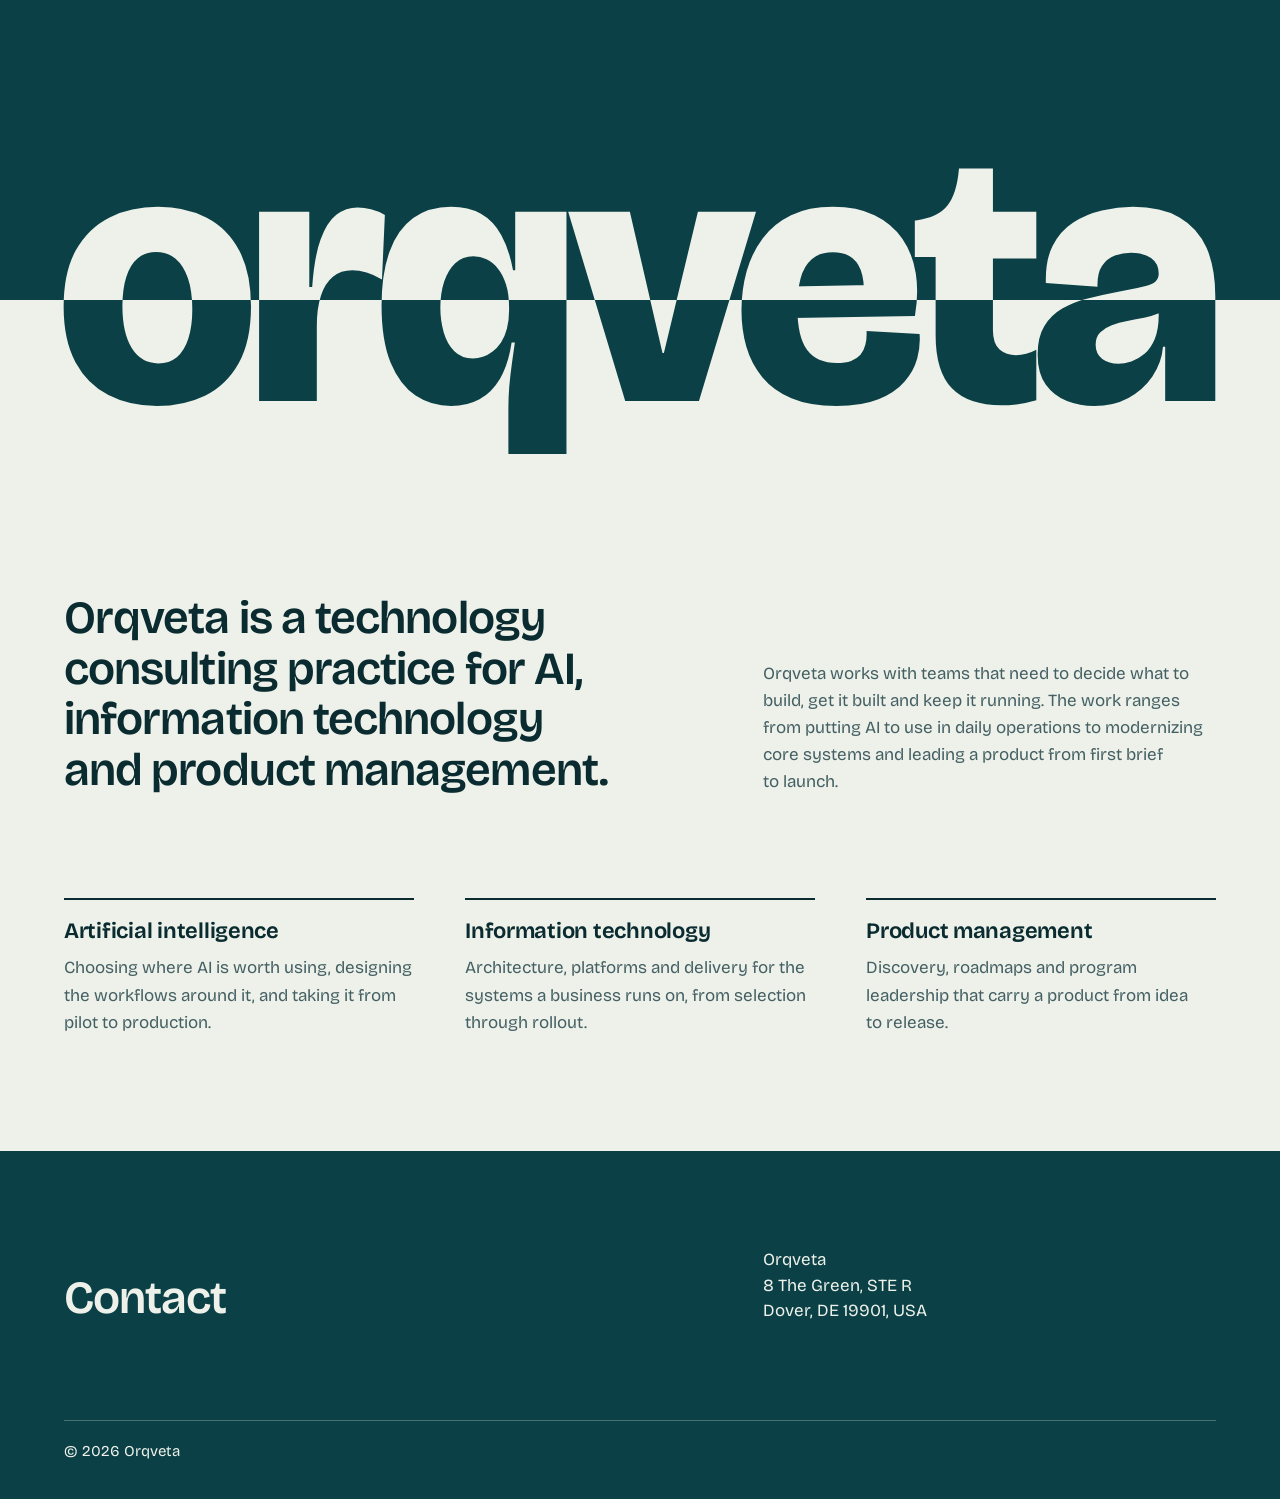
==== index.html @ 6e88a914 "Add the Orqveta landing page" ====
<!DOCTYPE html>
<html lang="en">
<head>
<meta charset="utf-8">
<meta name="viewport" content="width=device-width, initial-scale=1">
<title>Orqveta technology consulting</title>
<meta name="description" content="Orqveta is a technology consulting practice for AI, information technology and product management.">
<link rel="canonical" href="https://orqveta.com/">
<meta property="og:type" content="website">
<meta property="og:site_name" content="Orqveta">
<meta property="og:title" content="Orqveta technology consulting">
<meta property="og:description" content="A technology consulting practice for AI, information technology and product management.">
<meta property="og:url" content="https://orqveta.com/">
<meta name="theme-color" content="#0B4046">
<link rel="icon" href="data:image/svg+xml,%3Csvg xmlns='http://www.w3.org/2000/svg' viewBox='0 0 32 32'%3E%3Cdefs%3E%3CclipPath id='r'%3E%3Crect width='32' height='32' rx='7'/%3E%3C/clipPath%3E%3CclipPath id='t'%3E%3Crect width='32' height='17'/%3E%3C/clipPath%3E%3CclipPath id='b'%3E%3Crect y='17' width='32' height='15'/%3E%3C/clipPath%3E%3C/defs%3E%3Cg clip-path='url(%23r)'%3E%3Crect width='32' height='32' fill='%230B4046'/%3E%3Crect y='17' width='32' height='15' fill='%23EDF1E9'/%3E%3Ccircle cx='16' cy='16.5' r='7.6' fill='none' stroke='%23EDF1E9' stroke-width='4.6' clip-path='url(%23t)'/%3E%3Ccircle cx='16' cy='16.5' r='7.6' fill='none' stroke='%230B4046' stroke-width='4.6' clip-path='url(%23b)'/%3E%3C/g%3E%3C/svg%3E">
<style>
:root {
  /* Layout: a deep field sits over a pale one. The name straddles the line
     between them and swaps colors where it crosses. Everything below is
     left-aligned and quiet. One visual world, so one theme. */
  --deep: #0B4046;   /* peacock field */
  --pale: #EDF1E9;   /* celadon paper */
  --ink: #0A2B30;    /* text on pale */
  --soft: #456064;   /* secondary text on pale */
  --rule: #C3CEC5;   /* hairlines on pale */
  --brass: #DDAE44;  /* link and focus accent on the deep field */
  --face: "Bricolage Grotesque", "Avenir Next", "Segoe UI", system-ui, sans-serif;
  --gutter: clamp(1.25rem, 5vw, 4.5rem);
  --measure: 76rem;
  color-scheme: only light;
}

@font-face {
  font-family: "Bricolage Grotesque";
  src: url([data-uri]) format("woff2");
  font-weight: 200 800;
  font-style: normal;
  font-display: swap;
}

@property --rise {
  syntax: "<length>";
  inherits: true;
  initial-value: 0px;
}

*, *::before, *::after { box-sizing: border-box; }

html { -webkit-text-size-adjust: 100%; text-size-adjust: 100%; }

body {
  margin: 0;
  background: var(--pale);
  color: var(--ink);
  font-family: var(--face);
  font-size: 1.0625rem;
  line-height: 1.6;
  font-optical-sizing: auto;
  -webkit-font-smoothing: antialiased;
  text-rendering: optimizeLegibility;
}

h1, h2, h3, p { margin: 0; }

::selection { background: var(--brass); color: var(--ink); }

a { color: inherit; }
a:focus-visible {
  outline: 3px solid var(--brass);
  outline-offset: 4px;
  border-radius: 2px;
}

.wrap {
  width: 100%;
  max-width: calc(var(--measure) + 2 * var(--gutter));
  margin-inline: auto;
  padding-inline: var(--gutter);
}

.visually-hidden {
  position: absolute;
  width: 1px;
  height: 1px;
  margin: -1px;
  overflow: hidden;
  clip-path: inset(50%);
  white-space: nowrap;
}

/* The name ----------------------------------------------------------- */

.band {
  background: var(--deep);
  padding-top: clamp(3rem, 8.5vw, 6.5rem);
  overflow-x: clip;
}

.band-box { container-type: inline-size; }

.mark {
  position: relative;
  /* 31.1cqw makes the inked letters span the full content width. */
  font-size: 26vw;
  font-size: clamp(4rem, 31.1cqw, 24rem);
  /* The split runs through the middle of the x-height, along the centre of
     the e's crossbar, so every stroke stays visible on both fields. */
  --rise: 0.572em;
}

.mark::before {
  content: "";
  position: absolute;
  inset-block: 0;
  inset-inline: -100vw;
  background: var(--deep);
}

.wordmark {
  position: relative;
  font-size: 1em;
  font-weight: 800;
  line-height: 1;
  letter-spacing: -0.035em;
  margin-left: -0.023em;
  padding-bottom: 0.12em;
  text-transform: lowercase;
  white-space: nowrap;
  color: var(--pale);
}

@supports ((-webkit-background-clip: text) or (background-clip: text)) {
  .mark::before {
    background: linear-gradient(to top, var(--pale) 0, var(--pale) var(--rise), var(--deep) var(--rise), var(--deep) 100%);
  }
  .wordmark {
    background-image: linear-gradient(to top, var(--deep) 0, var(--deep) var(--rise), var(--pale) var(--rise), var(--pale) 100%);
    -webkit-background-clip: text;
    background-clip: text;
    -webkit-text-fill-color: transparent;
  }
  .mark { animation: tide 1.2s cubic-bezier(0.2, 0.8, 0.2, 1) 0.12s both; }
}

@keyframes tide {
  from { --rise: 0em; }
}

/* What Orqveta is ------------------------------------------------------ */

.intro {
  display: grid;
  grid-template-columns: minmax(0, 7fr) minmax(0, 5fr);
  gap: clamp(1.75rem, 5vw, 5rem);
  align-items: end;
  padding-block: clamp(2.75rem, 7vw, 5.5rem) clamp(3rem, 8vw, 6.5rem);
}

.statement {
  font-size: clamp(1.625rem, 1.05rem + 2.3vw, 2.875rem);
  font-weight: 600;
  line-height: 1.1;
  letter-spacing: -0.02em;
  max-width: 21ch;
  text-wrap: balance;
}

.support {
  max-width: 44ch;
  color: var(--soft);
  text-wrap: pretty;
}

/* Practice areas ------------------------------------------------------- */

.areas {
  display: grid;
  grid-template-columns: repeat(3, minmax(0, 1fr));
  gap: clamp(1.75rem, 4vw, 3.5rem);
  padding-bottom: clamp(3.5rem, 9vw, 7.5rem);
}

.area {
  display: grid;
  gap: 0.625rem;
  align-content: start;
  padding-top: 1.125rem;
  border-top: 2px solid var(--ink);
}

.area h3 {
  font-size: 1.375rem;
  font-weight: 650;
  line-height: 1.2;
  letter-spacing: -0.012em;
}

.area p {
  max-width: 36ch;
  color: var(--soft);
  text-wrap: pretty;
}

/* Contact -------------------------------------------------------------- */

.close {
  background: var(--deep);
  color: var(--pale);
  padding-block: clamp(3rem, 8vw, 6rem) clamp(1.5rem, 3vw, 2.25rem);
}

.close-grid {
  display: grid;
  grid-template-columns: minmax(0, 7fr) minmax(0, 5fr);
  gap: clamp(1rem, 5vw, 5rem);
  align-items: end;
}

.close h2 {
  font-size: clamp(1.625rem, 1.05rem + 2.3vw, 2.875rem);
  font-weight: 600;
  line-height: 1.1;
  letter-spacing: -0.02em;
}

.contact {
  display: grid;
  gap: 0.875rem;
  justify-items: start;
}

.contact .email {
  font-size: 1.375rem;
  font-weight: 600;
  letter-spacing: -0.012em;
  line-height: 1.2;
  overflow-wrap: anywhere;
}

.contact address {
  font-style: normal;
  line-height: 1.5;
}

.close a {
  text-decoration-color: var(--brass);
  text-decoration-thickness: 2px;
  text-underline-offset: 0.22em;
}
.close a:hover { color: var(--brass); }

.legal {
  margin-top: clamp(3rem, 8vw, 6rem);
  padding-top: 1.125rem;
  border-top: 1px solid rgb(237 241 233 / 0.28);
  font-size: 0.9375rem;
}

/* Narrow screens ------------------------------------------------------- */

@media (max-width: 52rem) {
  .intro, .close-grid { grid-template-columns: minmax(0, 1fr); align-items: start; }
  .areas { grid-template-columns: minmax(0, 1fr); }
  .area p { max-width: 52ch; }
}

@media (prefers-reduced-motion: reduce) {
  .mark { animation: none; }
}

@media (forced-colors: active) {
  .mark::before { display: none; }
  .wordmark { background: none; -webkit-text-fill-color: CanvasText; color: CanvasText; }
}

@media print {
  .band, .close { background: none; color: var(--ink); }
  .mark { animation: none; }
  .mark::before { display: none; }
  .wordmark { background: none; -webkit-text-fill-color: var(--ink); color: var(--ink); }
}
</style>
</head>
<body>

<header class="band">
  <div class="wrap">
    <div class="band-box">
      <div class="mark">
        <h1 class="wordmark">Orqveta</h1>
      </div>
    </div>
  </div>
</header>

<main>
  <section class="intro wrap">
    <p class="statement">Orqveta is a technology consulting practice for AI, information technology and product management.</p>
    <p class="support">Orqveta works with teams that need to decide what to build, get it built and keep it running. The work ranges from putting AI to use in daily operations to modernizing core systems and leading a product from first brief to launch.</p>
  </section>

  <section class="areas wrap" aria-labelledby="areas-title">
    <h2 id="areas-title" class="visually-hidden">Practice areas</h2>
    <div class="area">
      <h3>Artificial intelligence</h3>
      <p>Choosing where AI is worth using, designing the workflows around it, and taking it from pilot to production.</p>
    </div>
    <div class="area">
      <h3>Information technology</h3>
      <p>Architecture, platforms and delivery for the systems a business runs on, from selection through rollout.</p>
    </div>
    <div class="area">
      <h3>Product management</h3>
      <p>Discovery, roadmaps and program leadership that carry a product from idea to release.</p>
    </div>
  </section>
</main>

<footer class="close" id="contact">
  <div class="wrap">
    <div class="close-grid">
      <h2>Contact</h2>
      <div class="contact">
        <address>Orqveta<br>8 The Green, STE R<br>Dover, DE 19901, USA</address>
      </div>
    </div>
    <p class="legal">&copy; 2026 Orqveta</p>
  </div>
</footer>

</body>
</html>
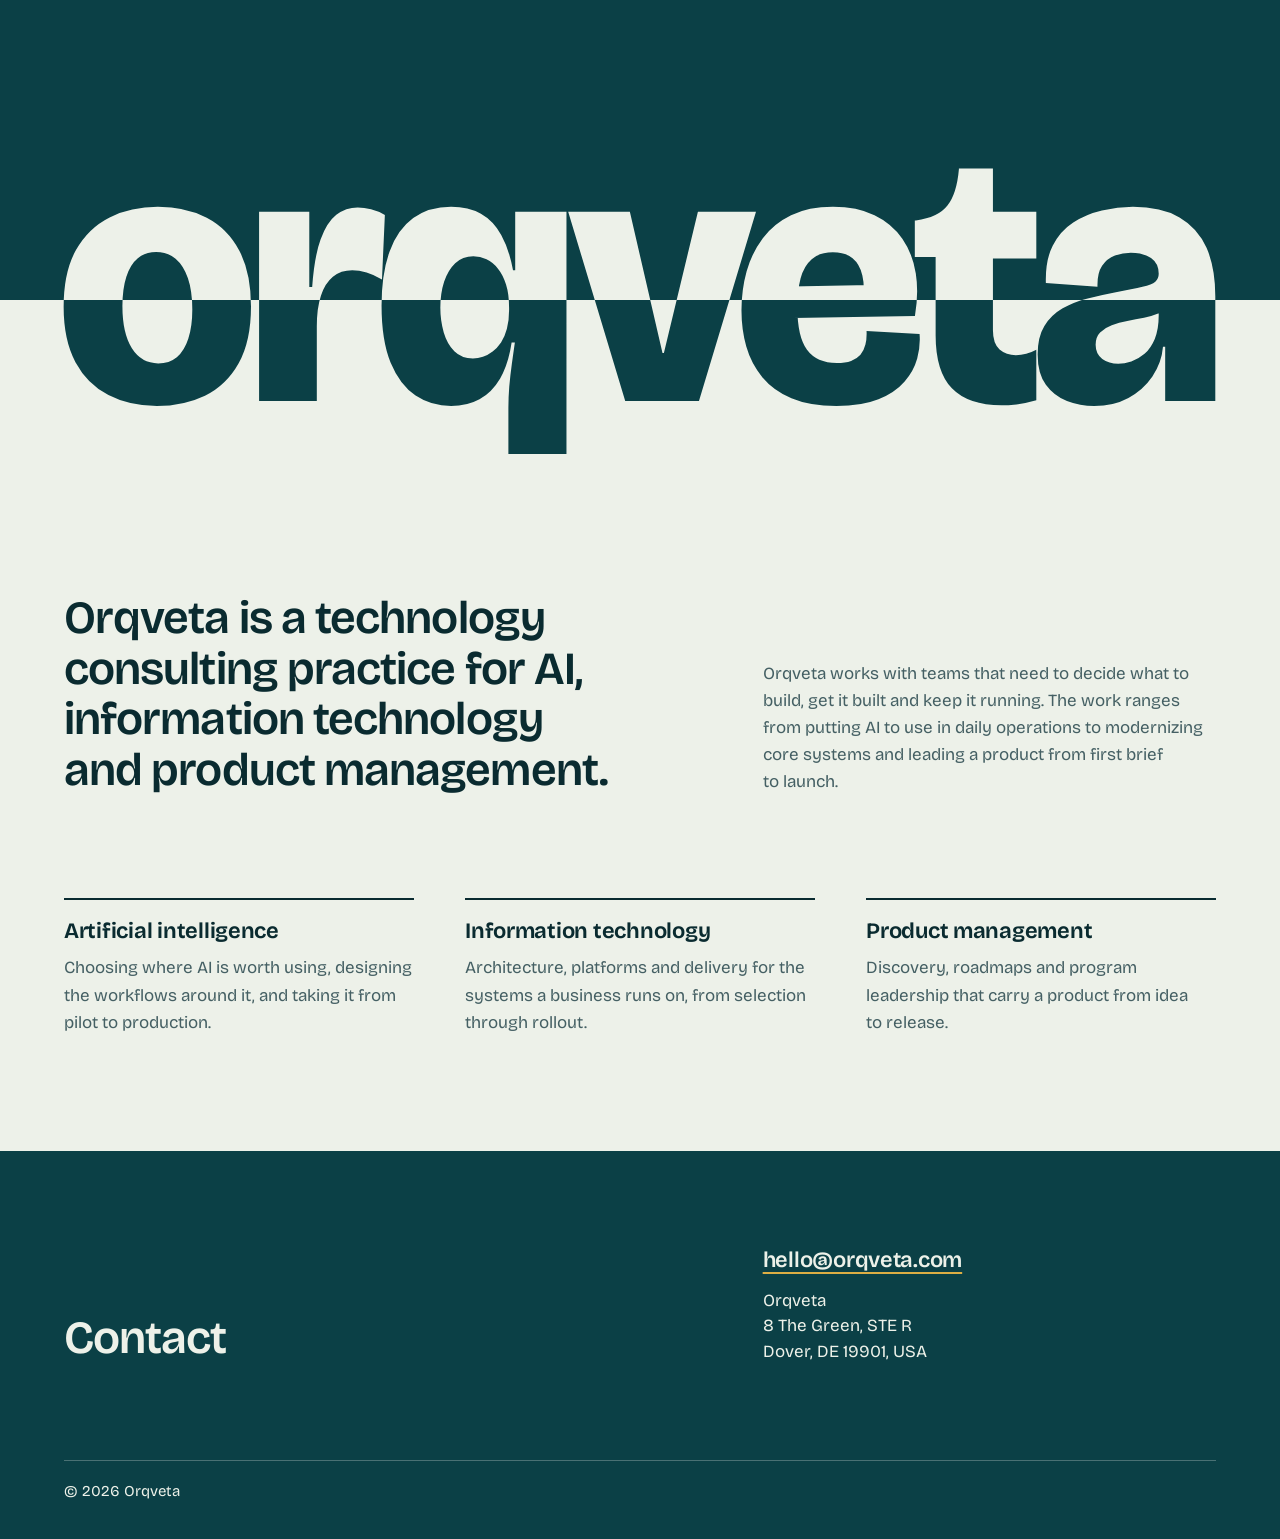
==== commit 5f5e43a4: "Add contact email to the page" ====
--- a/index.html
+++ b/index.html
@@ -321,6 +321,7 @@
     <div class="close-grid">
       <h2>Contact</h2>
       <div class="contact">
+        <p class="email"><a href="mailto:hello@orqveta.com">hello@orqveta.com</a></p>
         <address>Orqveta<br>8 The Green, STE R<br>Dover, DE 19901, USA</address>
       </div>
     </div>
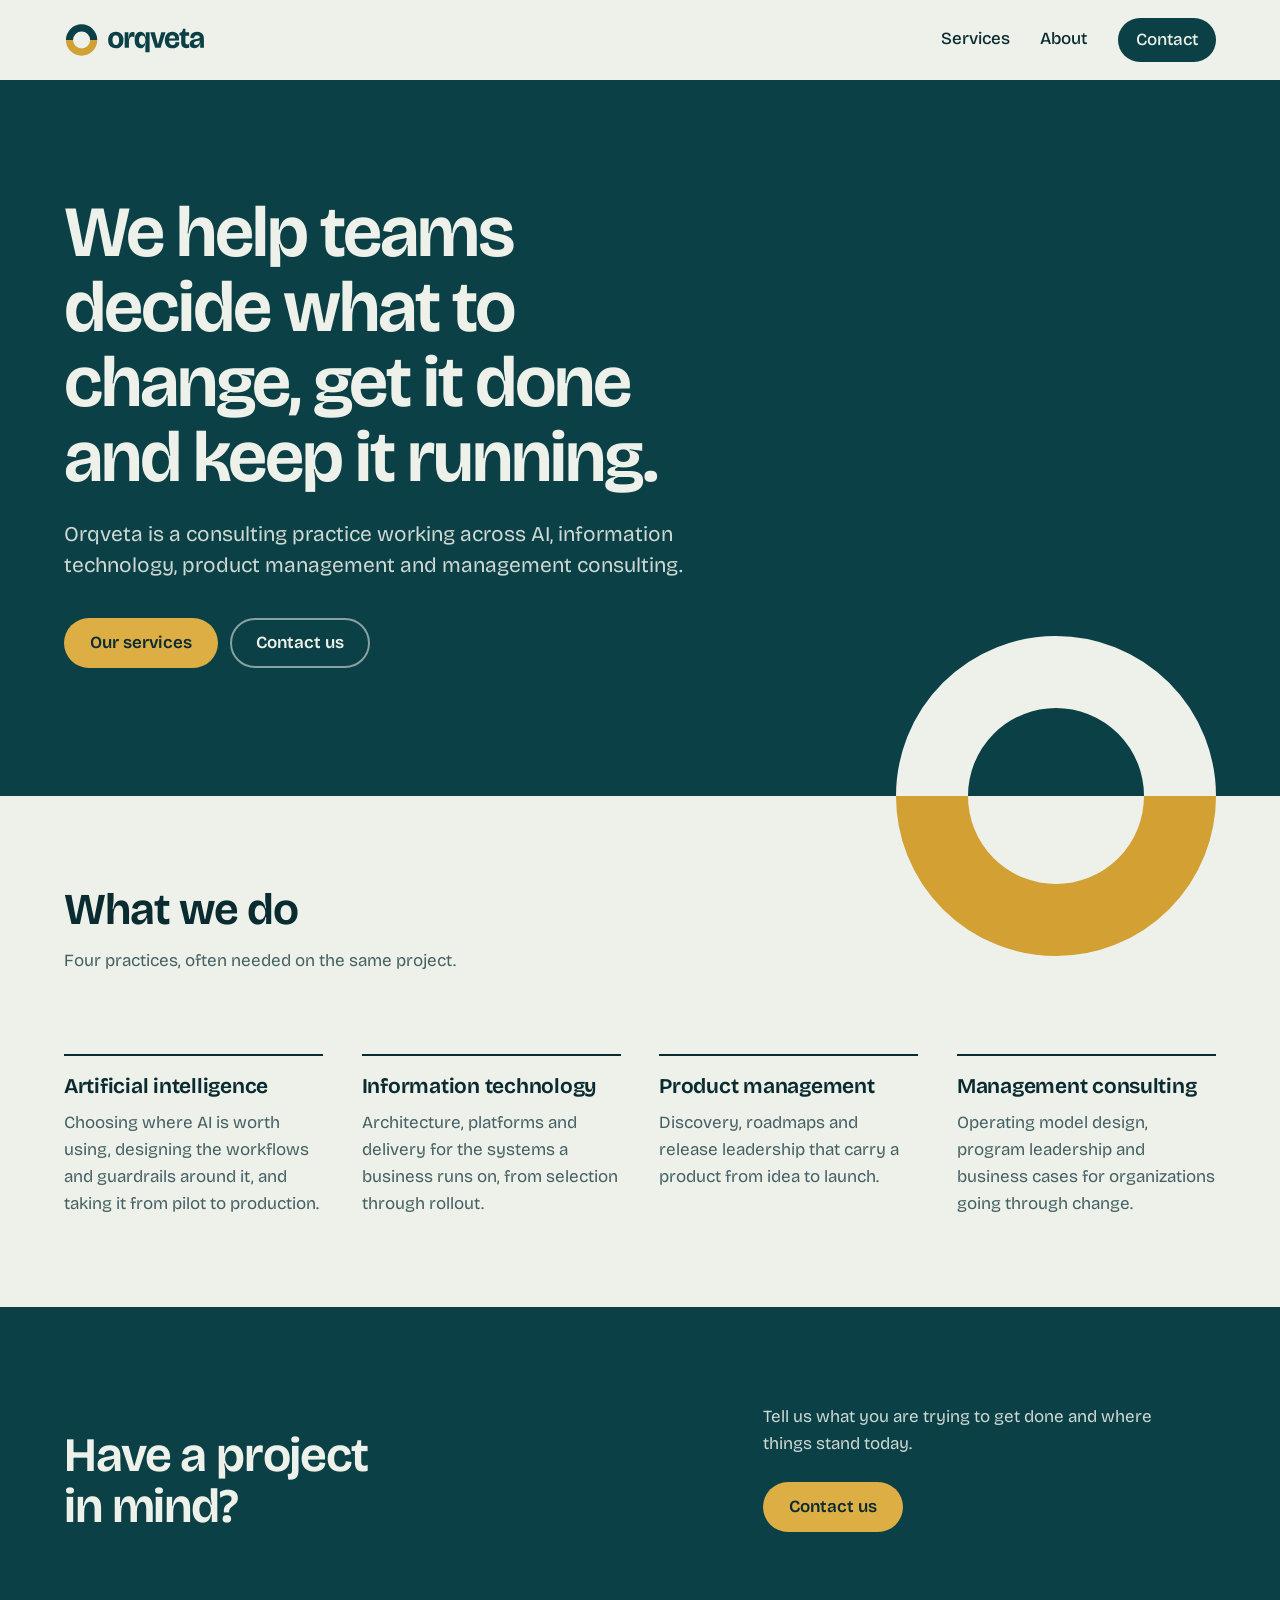
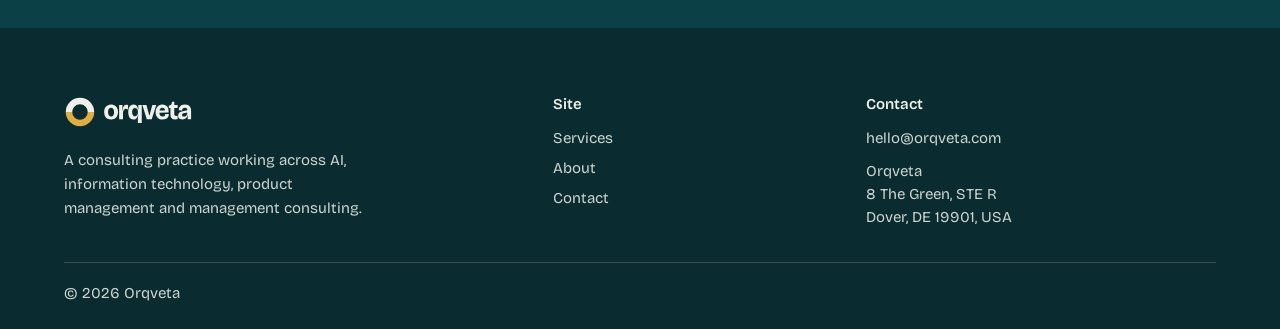
==== commit bc164976: "Rebuild site: logo, Services, About and Contact pages" ====
--- a/index.html
+++ b/index.html
@@ -3,331 +3,91 @@
 <head>
 <meta charset="utf-8">
 <meta name="viewport" content="width=device-width, initial-scale=1">
-<title>Orqveta technology consulting</title>
-<meta name="description" content="Orqveta is a technology consulting practice for AI, information technology and product management.">
+<title>Orqveta | AI, IT, product and management consulting</title>
+<meta name="description" content="Orqveta is a consulting practice working across AI, information technology, product management and management consulting.">
 <link rel="canonical" href="https://orqveta.com/">
 <meta property="og:type" content="website">
 <meta property="og:site_name" content="Orqveta">
-<meta property="og:title" content="Orqveta technology consulting">
-<meta property="og:description" content="A technology consulting practice for AI, information technology and product management.">
+<meta property="og:title" content="Orqveta | AI, IT, product and management consulting">
+<meta property="og:description" content="Orqveta is a consulting practice working across AI, information technology, product management and management consulting.">
 <meta property="og:url" content="https://orqveta.com/">
+<meta property="og:image" content="https://orqveta.com/og.png">
+<meta name="twitter:card" content="summary_large_image">
 <meta name="theme-color" content="#0B4046">
-<link rel="icon" href="data:image/svg+xml,%3Csvg xmlns='http://www.w3.org/2000/svg' viewBox='0 0 32 32'%3E%3Cdefs%3E%3CclipPath id='r'%3E%3Crect width='32' height='32' rx='7'/%3E%3C/clipPath%3E%3CclipPath id='t'%3E%3Crect width='32' height='17'/%3E%3C/clipPath%3E%3CclipPath id='b'%3E%3Crect y='17' width='32' height='15'/%3E%3C/clipPath%3E%3C/defs%3E%3Cg clip-path='url(%23r)'%3E%3Crect width='32' height='32' fill='%230B4046'/%3E%3Crect y='17' width='32' height='15' fill='%23EDF1E9'/%3E%3Ccircle cx='16' cy='16.5' r='7.6' fill='none' stroke='%23EDF1E9' stroke-width='4.6' clip-path='url(%23t)'/%3E%3Ccircle cx='16' cy='16.5' r='7.6' fill='none' stroke='%230B4046' stroke-width='4.6' clip-path='url(%23b)'/%3E%3C/g%3E%3C/svg%3E">
-<style>
-:root {
-  /* Layout: a deep field sits over a pale one. The name straddles the line
-     between them and swaps colors where it crosses. Everything below is
-     left-aligned and quiet. One visual world, so one theme. */
-  --deep: #0B4046;   /* peacock field */
-  --pale: #EDF1E9;   /* celadon paper */
-  --ink: #0A2B30;    /* text on pale */
-  --soft: #456064;   /* secondary text on pale */
-  --rule: #C3CEC5;   /* hairlines on pale */
-  --brass: #DDAE44;  /* link and focus accent on the deep field */
-  --face: "Bricolage Grotesque", "Avenir Next", "Segoe UI", system-ui, sans-serif;
-  --gutter: clamp(1.25rem, 5vw, 4.5rem);
-  --measure: 76rem;
-  color-scheme: only light;
-}
-
-@font-face {
-  font-family: "Bricolage Grotesque";
-  src: url([data-uri]) format("woff2");
-  font-weight: 200 800;
-  font-style: normal;
-  font-display: swap;
-}
-
-@property --rise {
-  syntax: "<length>";
-  inherits: true;
-  initial-value: 0px;
-}
-
-*, *::before, *::after { box-sizing: border-box; }
-
-html { -webkit-text-size-adjust: 100%; text-size-adjust: 100%; }
-
-body {
-  margin: 0;
-  background: var(--pale);
-  color: var(--ink);
-  font-family: var(--face);
-  font-size: 1.0625rem;
-  line-height: 1.6;
-  font-optical-sizing: auto;
-  -webkit-font-smoothing: antialiased;
-  text-rendering: optimizeLegibility;
-}
-
-h1, h2, h3, p { margin: 0; }
-
-::selection { background: var(--brass); color: var(--ink); }
-
-a { color: inherit; }
-a:focus-visible {
-  outline: 3px solid var(--brass);
-  outline-offset: 4px;
-  border-radius: 2px;
-}
-
-.wrap {
-  width: 100%;
-  max-width: calc(var(--measure) + 2 * var(--gutter));
-  margin-inline: auto;
-  padding-inline: var(--gutter);
-}
-
-.visually-hidden {
-  position: absolute;
-  width: 1px;
-  height: 1px;
-  margin: -1px;
-  overflow: hidden;
-  clip-path: inset(50%);
-  white-space: nowrap;
-}
-
-/* The name ----------------------------------------------------------- */
-
-.band {
-  background: var(--deep);
-  padding-top: clamp(3rem, 8.5vw, 6.5rem);
-  overflow-x: clip;
-}
-
-.band-box { container-type: inline-size; }
-
-.mark {
-  position: relative;
-  /* 31.1cqw makes the inked letters span the full content width. */
-  font-size: 26vw;
-  font-size: clamp(4rem, 31.1cqw, 24rem);
-  /* The split runs through the middle of the x-height, along the centre of
-     the e's crossbar, so every stroke stays visible on both fields. */
-  --rise: 0.572em;
-}
-
-.mark::before {
-  content: "";
-  position: absolute;
-  inset-block: 0;
-  inset-inline: -100vw;
-  background: var(--deep);
-}
-
-.wordmark {
-  position: relative;
-  font-size: 1em;
-  font-weight: 800;
-  line-height: 1;
-  letter-spacing: -0.035em;
-  margin-left: -0.023em;
-  padding-bottom: 0.12em;
-  text-transform: lowercase;
-  white-space: nowrap;
-  color: var(--pale);
-}
-
-@supports ((-webkit-background-clip: text) or (background-clip: text)) {
-  .mark::before {
-    background: linear-gradient(to top, var(--pale) 0, var(--pale) var(--rise), var(--deep) var(--rise), var(--deep) 100%);
-  }
-  .wordmark {
-    background-image: linear-gradient(to top, var(--deep) 0, var(--deep) var(--rise), var(--pale) var(--rise), var(--pale) 100%);
-    -webkit-background-clip: text;
-    background-clip: text;
-    -webkit-text-fill-color: transparent;
-  }
-  .mark { animation: tide 1.2s cubic-bezier(0.2, 0.8, 0.2, 1) 0.12s both; }
-}
-
-@keyframes tide {
-  from { --rise: 0em; }
-}
-
-/* What Orqveta is ------------------------------------------------------ */
-
-.intro {
-  display: grid;
-  grid-template-columns: minmax(0, 7fr) minmax(0, 5fr);
-  gap: clamp(1.75rem, 5vw, 5rem);
-  align-items: end;
-  padding-block: clamp(2.75rem, 7vw, 5.5rem) clamp(3rem, 8vw, 6.5rem);
-}
-
-.statement {
-  font-size: clamp(1.625rem, 1.05rem + 2.3vw, 2.875rem);
-  font-weight: 600;
-  line-height: 1.1;
-  letter-spacing: -0.02em;
-  max-width: 21ch;
-  text-wrap: balance;
-}
-
-.support {
-  max-width: 44ch;
-  color: var(--soft);
-  text-wrap: pretty;
-}
-
-/* Practice areas ------------------------------------------------------- */
-
-.areas {
-  display: grid;
-  grid-template-columns: repeat(3, minmax(0, 1fr));
-  gap: clamp(1.75rem, 4vw, 3.5rem);
-  padding-bottom: clamp(3.5rem, 9vw, 7.5rem);
-}
-
-.area {
-  display: grid;
-  gap: 0.625rem;
-  align-content: start;
-  padding-top: 1.125rem;
-  border-top: 2px solid var(--ink);
-}
-
-.area h3 {
-  font-size: 1.375rem;
-  font-weight: 650;
-  line-height: 1.2;
-  letter-spacing: -0.012em;
-}
-
-.area p {
-  max-width: 36ch;
-  color: var(--soft);
-  text-wrap: pretty;
-}
-
-/* Contact -------------------------------------------------------------- */
-
-.close {
-  background: var(--deep);
-  color: var(--pale);
-  padding-block: clamp(3rem, 8vw, 6rem) clamp(1.5rem, 3vw, 2.25rem);
-}
-
-.close-grid {
-  display: grid;
-  grid-template-columns: minmax(0, 7fr) minmax(0, 5fr);
-  gap: clamp(1rem, 5vw, 5rem);
-  align-items: end;
-}
-
-.close h2 {
-  font-size: clamp(1.625rem, 1.05rem + 2.3vw, 2.875rem);
-  font-weight: 600;
-  line-height: 1.1;
-  letter-spacing: -0.02em;
-}
-
-.contact {
-  display: grid;
-  gap: 0.875rem;
-  justify-items: start;
-}
-
-.contact .email {
-  font-size: 1.375rem;
-  font-weight: 600;
-  letter-spacing: -0.012em;
-  line-height: 1.2;
-  overflow-wrap: anywhere;
-}
-
-.contact address {
-  font-style: normal;
-  line-height: 1.5;
-}
-
-.close a {
-  text-decoration-color: var(--brass);
-  text-decoration-thickness: 2px;
-  text-underline-offset: 0.22em;
-}
-.close a:hover { color: var(--brass); }
-
-.legal {
-  margin-top: clamp(3rem, 8vw, 6rem);
-  padding-top: 1.125rem;
-  border-top: 1px solid rgb(237 241 233 / 0.28);
-  font-size: 0.9375rem;
-}
-
-/* Narrow screens ------------------------------------------------------- */
-
-@media (max-width: 52rem) {
-  .intro, .close-grid { grid-template-columns: minmax(0, 1fr); align-items: start; }
-  .areas { grid-template-columns: minmax(0, 1fr); }
-  .area p { max-width: 52ch; }
-}
-
-@media (prefers-reduced-motion: reduce) {
-  .mark { animation: none; }
-}
-
-@media (forced-colors: active) {
-  .mark::before { display: none; }
-  .wordmark { background: none; -webkit-text-fill-color: CanvasText; color: CanvasText; }
-}
-
-@media print {
-  .band, .close { background: none; color: var(--ink); }
-  .mark { animation: none; }
-  .mark::before { display: none; }
-  .wordmark { background: none; -webkit-text-fill-color: var(--ink); color: var(--ink); }
-}
-</style>
+<link rel="icon" href="favicon.svg" type="image/svg+xml">
+<link rel="apple-touch-icon" href="apple-touch-icon.png">
+<link rel="preload" href="bricolage.woff2" as="font" type="font/woff2" crossorigin>
+<link rel="stylesheet" href="styles.css">
+<script type="application/ld+json">{"@context": "https://schema.org", "@type": "Organization", "name": "Orqveta", "url": "https://orqveta.com/", "logo": "https://orqveta.com/apple-touch-icon.png", "email": "hello@orqveta.com", "description": "A consulting practice working across AI, information technology, product management and management consulting.", "address": {"@type": "PostalAddress", "streetAddress": "8 The Green, STE R", "addressLocality": "Dover", "addressRegion": "DE", "postalCode": "19901", "addressCountry": "US"}}</script>
 </head>
 <body>
-
-<header class="band">
+<a class="skip" href="#main">Skip to content</a>
+<header class="site-header">
+  <div class="wrap bar">
+    <a class="brand" href="./"><img src="orqveta-logo.svg" alt="Orqveta" width="142" height="44"></a>
+    <nav class="nav" aria-label="Main">
+      <a href="services.html">Services</a>
+      <a href="about.html">About</a>
+      <a class="nav-cta" href="contact.html">Contact</a>
+    </nav>
+  </div>
+</header>
+<main id="main">
+<section class="hero">
+  <div class="wrap hero-inner">
+    <h1>We help teams decide what to change, get it done and keep it running.</h1>
+    <p class="lead">Orqveta is a consulting practice working across AI, information technology, product management and management consulting.</p>
+    <p class="actions"><a class="btn btn-brass" href="services.html">Our services</a><a class="btn btn-line" href="contact.html">Contact us</a></p>
+    <span class="ring" aria-hidden="true"></span>
+  </div>
+</section>
+<section class="section below-hero">
   <div class="wrap">
-    <div class="band-box">
-      <div class="mark">
-        <h1 class="wordmark">Orqveta</h1>
-      </div>
+    <div class="section-head">
+      <h2>What we do</h2>
+      <p>Four practices, often needed on the same project.</p>
+    </div>
+    <div class="practices">
+      <article class="practice"><h3><a href="services.html#ai">Artificial intelligence</a></h3><p>Choosing where AI is worth using, designing the workflows and guardrails around it, and taking it from pilot to production.</p></article>
+      <article class="practice"><h3><a href="services.html#it">Information technology</a></h3><p>Architecture, platforms and delivery for the systems a business runs on, from selection through rollout.</p></article>
+      <article class="practice"><h3><a href="services.html#product">Product management</a></h3><p>Discovery, roadmaps and release leadership that carry a product from idea to launch.</p></article>
+      <article class="practice"><h3><a href="services.html#management">Management consulting</a></h3><p>Operating model design, program leadership and business cases for organizations going through change.</p></article>
     </div>
   </div>
-</header>
-
-<main>
-  <section class="intro wrap">
-    <p class="statement">Orqveta is a technology consulting practice for AI, information technology and product management.</p>
-    <p class="support">Orqveta works with teams that need to decide what to build, get it built and keep it running. The work ranges from putting AI to use in daily operations to modernizing core systems and leading a product from first brief to launch.</p>
-  </section>
-
-  <section class="areas wrap" aria-labelledby="areas-title">
-    <h2 id="areas-title" class="visually-hidden">Practice areas</h2>
-    <div class="area">
-      <h3>Artificial intelligence</h3>
-      <p>Choosing where AI is worth using, designing the workflows around it, and taking it from pilot to production.</p>
+</section>
+</main>
+<section class="cta">
+  <div class="wrap cta-inner">
+    <h2>Have a project in mind?</h2>
+    <div>
+      <p>Tell us what you are trying to get done and where things stand today.</p>
+      <p class="actions"><a class="btn btn-brass" href="contact.html">Contact us</a></p>
     </div>
-    <div class="area">
-      <h3>Information technology</h3>
-      <p>Architecture, platforms and delivery for the systems a business runs on, from selection through rollout.</p>
-    </div>
-    <div class="area">
-      <h3>Product management</h3>
-      <p>Discovery, roadmaps and program leadership that carry a product from idea to release.</p>
-    </div>
-  </section>
-</main>
-
-<footer class="close" id="contact">
+  </div>
+</section>
+<footer class="site-footer">
   <div class="wrap">
-    <div class="close-grid">
-      <h2>Contact</h2>
-      <div class="contact">
-        <p class="email"><a href="mailto:hello@orqveta.com">hello@orqveta.com</a></p>
+    <div class="footer-grid">
+      <div class="footer-brand">
+        <img src="orqveta-logo-light.svg" alt="Orqveta" width="129" height="40">
+        <p>A consulting practice working across AI, information technology, product management and management consulting.</p>
+      </div>
+      <div>
+        <h2>Site</h2>
+        <ul>
+          <li><a href="services.html">Services</a></li>
+          <li><a href="about.html">About</a></li>
+          <li><a href="contact.html">Contact</a></li>
+        </ul>
+      </div>
+      <div>
+        <h2>Contact</h2>
+        <p><a href="mailto:hello@orqveta.com">hello@orqveta.com</a></p>
         <address>Orqveta<br>8 The Green, STE R<br>Dover, DE 19901, USA</address>
       </div>
     </div>
     <p class="legal">&copy; 2026 Orqveta</p>
   </div>
 </footer>
-
 </body>
 </html>
--- a/styles.css
+++ b/styles.css
@@ -0,0 +1,562 @@
+:root {
+  /* Layout: pale pages, each opening with a deep band. The band's lower edge
+     is a horizon, and the ring from the logo sits on it: pale above the
+     line, brass below. Content is left-aligned on a 76rem measure. */
+  --deep: #0B4046;        /* peacock field */
+  --pale: #EDF1E9;        /* celadon paper */
+  --ink: #0A2B30;         /* text on pale, footer field */
+  --soft: #456064;        /* secondary text on pale */
+  --rule: #C3CEC5;        /* hairlines on pale */
+  --brass: #DDAE44;       /* accent on deep fields */
+  --brass-deep: #D2A033;  /* accent on pale fields */
+  --on-deep: rgb(237 241 233 / 0.86);
+  --face: "Bricolage Grotesque", "Avenir Next", "Segoe UI", system-ui, sans-serif;
+  --gutter: clamp(1.25rem, 5vw, 4.5rem);
+  --measure: 76rem;
+  --ring-lg: clamp(12rem, 25vw, 21rem);
+  --ring-sm: clamp(9rem, 15vw, 13rem);
+  color-scheme: only light;
+}
+
+@font-face {
+  font-family: "Bricolage Grotesque";
+  src: url("bricolage.woff2") format("woff2");
+  font-weight: 200 800;
+  font-style: normal;
+  font-display: swap;
+}
+
+*, *::before, *::after { box-sizing: border-box; }
+
+html {
+  -webkit-text-size-adjust: 100%;
+  text-size-adjust: 100%;
+  scroll-behavior: smooth;
+}
+
+body {
+  margin: 0;
+  background: var(--pale);
+  color: var(--ink);
+  font-family: var(--face);
+  font-size: 1.0625rem;
+  line-height: 1.6;
+  font-optical-sizing: auto;
+  -webkit-font-smoothing: antialiased;
+  text-rendering: optimizeLegibility;
+}
+
+h1, h2, h3, p, ul, dl, dd, address { margin: 0; }
+ul { padding: 0; list-style: none; }
+img { display: block; max-width: 100%; height: auto; }
+a { color: inherit; }
+address { font-style: normal; }
+
+::selection { background: var(--brass); color: var(--ink); }
+
+:focus-visible {
+  outline: 3px solid var(--brass-deep);
+  outline-offset: 3px;
+  border-radius: 2px;
+}
+
+.wrap {
+  width: 100%;
+  max-width: calc(var(--measure) + 2 * var(--gutter));
+  margin-inline: auto;
+  padding-inline: var(--gutter);
+}
+
+.skip {
+  position: absolute;
+  left: var(--gutter);
+  top: -5rem;
+  z-index: 10;
+  padding: 0.5rem 0.875rem;
+  border-radius: 0.375rem;
+  background: var(--ink);
+  color: var(--pale);
+}
+.skip:focus { top: 0.75rem; }
+
+.visually-hidden {
+  position: absolute;
+  width: 1px;
+  height: 1px;
+  margin: -1px;
+  overflow: hidden;
+  clip-path: inset(50%);
+  white-space: nowrap;
+}
+
+/* Header ---------------------------------------------------------------- */
+
+.bar {
+  display: flex;
+  flex-wrap: wrap;
+  align-items: center;
+  justify-content: space-between;
+  gap: 0.5rem 2rem;
+  padding-block: 1.125rem;
+}
+
+.brand { display: block; }
+.brand img { width: auto; height: 2.75rem; }
+
+.nav {
+  display: flex;
+  flex-wrap: wrap;
+  align-items: center;
+  gap: 0.25rem clamp(1rem, 2.4vw, 2.25rem);
+  font-weight: 500;
+}
+
+.nav a {
+  padding-block: 0.375rem;
+  border-bottom: 2px solid transparent;
+  text-decoration: none;
+}
+.nav a:hover { border-bottom-color: var(--rule); }
+.nav a[aria-current="page"] { border-bottom-color: var(--brass-deep); }
+
+.nav a.nav-cta {
+  padding: 0.5rem 1.125rem;
+  border: 0;
+  border-radius: 999px;
+  background: var(--deep);
+  color: var(--pale);
+}
+.nav a.nav-cta:hover,
+.nav a.nav-cta[aria-current="page"] { background: var(--ink); }
+
+/* Buttons --------------------------------------------------------------- */
+
+.btn {
+  display: inline-block;
+  padding: 0.8125rem 1.5rem;
+  border: 2px solid transparent;
+  border-radius: 999px;
+  font-weight: 600;
+  line-height: 1.2;
+  text-decoration: none;
+}
+.btn-brass { background: var(--brass); color: var(--ink); }
+.btn-brass:hover { background: #E8BD5C; }
+.btn-line { border-color: rgb(237 241 233 / 0.55); color: var(--pale); }
+.btn-line:hover { border-color: var(--pale); }
+.btn-deep { background: var(--deep); color: var(--pale); }
+.btn-deep:hover { background: var(--ink); }
+
+.actions {
+  display: flex;
+  flex-wrap: wrap;
+  gap: 0.75rem;
+  margin-top: 2.25rem;
+}
+
+/* The ring on the horizon ---------------------------------------------- */
+
+.ring {
+  position: absolute;
+  right: var(--gutter);
+  bottom: calc(var(--d) / -2);
+  width: var(--d);
+  height: var(--d);
+  pointer-events: none;
+}
+.ring::before,
+.ring::after {
+  content: "";
+  position: absolute;
+  inset: 0;
+  border: calc(var(--d) * 0.228) solid;
+  border-radius: 50%;
+}
+.ring::before { border-color: var(--pale); clip-path: inset(0 0 50% 0); }
+.ring::after { border-color: var(--brass-deep); clip-path: inset(50% 0 0 0); }
+
+/* Home hero ------------------------------------------------------------- */
+
+.hero,
+.page-hero {
+  position: relative;
+  z-index: 1;
+  background: var(--deep);
+  color: var(--pale);
+}
+
+.hero-inner {
+  position: relative;
+  padding-block: clamp(3.5rem, 9vw, 7.5rem) clamp(4rem, 10vw, 8.5rem);
+}
+
+.hero h1 {
+  max-width: 17ch;
+  font-size: clamp(2.25rem, 1.2rem + 4.3vw, 4.5rem);
+  font-weight: 650;
+  line-height: 1.04;
+  letter-spacing: -0.028em;
+  text-wrap: balance;
+}
+
+.lead {
+  max-width: 46ch;
+  margin-top: 1.5rem;
+  color: var(--on-deep);
+  font-size: clamp(1.125rem, 1rem + 0.5vw, 1.3125rem);
+  line-height: 1.5;
+}
+
+.hero .ring { --d: var(--ring-lg); }
+
+/* Interior page hero ---------------------------------------------------- */
+
+.page-hero-inner {
+  position: relative;
+  padding-block: clamp(2.75rem, 6vw, 5rem);
+}
+
+.page-hero h1 {
+  font-size: clamp(2.25rem, 1.3rem + 3.6vw, 4rem);
+  font-weight: 650;
+  line-height: 1.04;
+  letter-spacing: -0.028em;
+}
+
+.page-hero .lead { max-width: 44ch; margin-top: 1rem; }
+.page-hero .ring { --d: var(--ring-sm); }
+
+.page-body {
+  padding-block: calc(var(--ring-sm) / 2 + 2.5rem) clamp(3.5rem, 8vw, 6.5rem);
+}
+
+/* Sections -------------------------------------------------------------- */
+
+.section { padding-block: clamp(3rem, 7vw, 6rem); }
+.section + .section { padding-top: 0; }
+
+.section-head h2 {
+  font-size: clamp(1.75rem, 1.2rem + 2.2vw, 2.75rem);
+  font-weight: 650;
+  line-height: 1.08;
+  letter-spacing: -0.022em;
+}
+.section-head p {
+  max-width: 46ch;
+  margin-top: 0.875rem;
+  color: var(--soft);
+}
+
+.below-hero .section-head {
+  min-height: calc(var(--ring-lg) / 2 - 2.5rem);
+  padding-right: calc(var(--ring-lg) + 2rem);
+}
+
+/* Practices ------------------------------------------------------------- */
+
+.practices {
+  display: grid;
+  grid-template-columns: repeat(4, minmax(0, 1fr));
+  gap: clamp(1.5rem, 3vw, 2.75rem);
+  margin-top: clamp(2rem, 4vw, 3rem);
+}
+
+.practice {
+  display: grid;
+  gap: 0.625rem;
+  align-content: start;
+  padding-top: 1.125rem;
+  border-top: 2px solid var(--ink);
+}
+
+.practice h3,
+.row strong {
+  font-size: 1.3125rem;
+  font-weight: 650;
+  line-height: 1.2;
+  letter-spacing: -0.012em;
+}
+
+.practice h3 a { text-decoration: none; }
+.practice h3 a:hover,
+a.row:hover strong {
+  text-decoration: underline;
+  text-decoration-color: var(--brass-deep);
+  text-decoration-thickness: 2px;
+  text-underline-offset: 0.2em;
+}
+
+.practice p { color: var(--soft); }
+
+/* Ruled rows ------------------------------------------------------------ */
+
+.rows {
+  margin-top: clamp(2rem, 4vw, 3rem);
+  border-top: 2px solid var(--ink);
+}
+
+.row {
+  display: grid;
+  grid-template-columns: minmax(0, 5fr) minmax(0, 7fr);
+  gap: 0.375rem clamp(1.5rem, 4vw, 4rem);
+  padding-block: 1.375rem;
+  border-bottom: 1px solid var(--rule);
+  text-decoration: none;
+}
+.row span { color: var(--soft); }
+
+.more {
+  display: inline-block;
+  margin-top: 1.75rem;
+  font-weight: 600;
+  text-decoration-color: var(--brass-deep);
+  text-decoration-thickness: 2px;
+  text-underline-offset: 0.22em;
+}
+
+/* Closing band ---------------------------------------------------------- */
+
+.cta { background: var(--deep); color: var(--pale); }
+
+.cta-inner {
+  display: grid;
+  grid-template-columns: minmax(0, 7fr) minmax(0, 5fr);
+  gap: clamp(1.5rem, 5vw, 5rem);
+  align-items: end;
+  padding-block: clamp(3rem, 8vw, 6rem);
+}
+
+.cta h2 {
+  max-width: 16ch;
+  font-size: clamp(1.75rem, 1.2rem + 2.4vw, 3rem);
+  font-weight: 650;
+  line-height: 1.06;
+  letter-spacing: -0.024em;
+  text-wrap: balance;
+}
+
+.cta p { max-width: 40ch; color: var(--on-deep); }
+.cta .actions { margin-top: 1.5rem; }
+
+/* Footer ---------------------------------------------------------------- */
+
+.site-footer {
+  background: var(--ink);
+  color: var(--on-deep);
+  font-size: 0.9375rem;
+}
+
+.footer-grid {
+  display: grid;
+  grid-template-columns: minmax(0, 5fr) minmax(0, 3fr) minmax(0, 4fr);
+  gap: 2rem clamp(1.5rem, 4vw, 4rem);
+  padding-block: clamp(2.5rem, 6vw, 4rem) 2rem;
+}
+
+.footer-brand img { width: auto; height: 2.5rem; }
+.footer-brand p { max-width: 32ch; margin-top: 1rem; }
+
+.site-footer h2 {
+  margin-bottom: 0.625rem;
+  color: var(--pale);
+  font-size: 0.9375rem;
+  font-weight: 600;
+}
+
+.site-footer a { text-decoration: none; }
+.site-footer a:hover {
+  text-decoration: underline;
+  text-decoration-color: var(--brass);
+  text-underline-offset: 0.2em;
+}
+.site-footer li + li { margin-top: 0.375rem; }
+.site-footer address { margin-top: 0.625rem; line-height: 1.55; }
+
+.legal {
+  padding-block: 1.125rem 1.5rem;
+  border-top: 1px solid rgb(237 241 233 / 0.2);
+}
+
+/* Services -------------------------------------------------------------- */
+
+.service,
+.case {
+  padding-block: clamp(2.25rem, 5vw, 3.75rem);
+  border-top: 2px solid var(--ink);
+}
+.service:first-child,
+.case:first-of-type { margin-top: clamp(2rem, 4vw, 3rem); }
+
+.service {
+  display: grid;
+  grid-template-columns: minmax(0, 5fr) minmax(0, 7fr);
+  gap: 1rem clamp(1.5rem, 5vw, 5rem);
+}
+
+.service h2,
+.case h2 {
+  font-size: clamp(1.625rem, 1.2rem + 1.6vw, 2.25rem);
+  font-weight: 650;
+  line-height: 1.1;
+  letter-spacing: -0.02em;
+}
+
+.pitch {
+  max-width: 30ch;
+  margin-top: 0.75rem;
+  color: var(--soft);
+  font-size: 1.125rem;
+}
+
+.service-body p { max-width: 58ch; }
+
+.service h3 {
+  margin-top: 1.75rem;
+  margin-bottom: 0.375rem;
+  font-size: 1rem;
+  font-weight: 650;
+}
+
+.ticks li {
+  position: relative;
+  padding-block: 0.5rem;
+  padding-left: 1.375rem;
+  border-bottom: 1px solid var(--rule);
+}
+.ticks li::before {
+  content: "";
+  position: absolute;
+  top: 1.05em;
+  left: 0;
+  width: 0.5rem;
+  height: 0.5rem;
+  border-radius: 50%;
+  background: var(--brass-deep);
+}
+
+/* Case studies ---------------------------------------------------------- */
+
+.note {
+  max-width: 62ch;
+  padding: 0.25rem 0 0.25rem 1.125rem;
+  border-left: 3px solid var(--brass-deep);
+  color: var(--soft);
+}
+
+.case h2 { max-width: 24ch; }
+
+.summary {
+  max-width: 54ch;
+  margin-top: 0.75rem;
+  color: var(--soft);
+  font-size: 1.1875rem;
+  line-height: 1.5;
+}
+
+.facts { margin-top: 1.75rem; }
+.facts > div {
+  display: grid;
+  grid-template-columns: minmax(0, 3fr) minmax(0, 9fr);
+  gap: 0.25rem clamp(1rem, 4vw, 3rem);
+  padding-block: 1rem;
+  border-top: 1px solid var(--rule);
+}
+.facts dt { font-weight: 650; }
+.facts dd { max-width: 66ch; }
+
+/* About ----------------------------------------------------------------- */
+
+.prose { max-width: 62ch; }
+.prose p + p { margin-top: 1rem; }
+.prose .big {
+  font-size: clamp(1.25rem, 1.05rem + 0.8vw, 1.5rem);
+  line-height: 1.4;
+}
+
+.principles {
+  display: grid;
+  grid-template-columns: repeat(2, minmax(0, 1fr));
+  gap: clamp(1.5rem, 3vw, 2.75rem) clamp(1.5rem, 5vw, 5rem);
+  margin-top: clamp(2rem, 4vw, 3rem);
+}
+
+/* Contact --------------------------------------------------------------- */
+
+.contact-grid {
+  display: grid;
+  grid-template-columns: minmax(0, 7fr) minmax(0, 5fr);
+  gap: 2.5rem clamp(1.5rem, 5vw, 5rem);
+  align-items: start;
+}
+
+.bigmail {
+  font-size: clamp(1.5rem, 1.05rem + 2.2vw, 2.625rem);
+  font-weight: 650;
+  line-height: 1.15;
+  letter-spacing: -0.02em;
+  text-decoration-color: var(--brass-deep);
+  text-decoration-thickness: 3px;
+  text-underline-offset: 0.18em;
+  overflow-wrap: anywhere;
+}
+
+.contact-main h2,
+.card h2 {
+  font-size: 1.3125rem;
+  font-weight: 650;
+  line-height: 1.2;
+  letter-spacing: -0.012em;
+}
+
+.contact-main h2 { margin-top: 2.75rem; margin-bottom: 0.5rem; }
+.contact-main .after { max-width: 52ch; margin-top: 1.5rem; color: var(--soft); }
+
+.card {
+  padding: 1.5rem;
+  border: 1px solid var(--rule);
+  border-radius: 0.75rem;
+  background: #F6F8F3;
+}
+.card address { margin-top: 0.625rem; line-height: 1.55; }
+.card p { margin-top: 1rem; color: var(--soft); }
+
+/* Narrow screens -------------------------------------------------------- */
+
+@media (max-width: 68rem) {
+  .practices { grid-template-columns: repeat(2, minmax(0, 1fr)); }
+}
+
+@media (max-width: 56rem) {
+  .ring { display: none; }
+  .below-hero .section-head { min-height: 0; padding-right: 0; }
+  .page-body { padding-top: clamp(2.5rem, 7vw, 4rem); }
+  .footer-grid { grid-template-columns: repeat(2, minmax(0, 1fr)); }
+  .footer-brand { grid-column: 1 / -1; }
+}
+
+@media (max-width: 48rem) {
+  .row,
+  .cta-inner,
+  .service,
+  .facts > div,
+  .principles,
+  .contact-grid { grid-template-columns: minmax(0, 1fr); }
+  .cta-inner { align-items: start; }
+}
+
+@media (max-width: 36rem) {
+  .practices,
+  .footer-grid { grid-template-columns: minmax(0, 1fr); }
+  .brand img { height: 2.375rem; }
+  .nav { gap: 0.25rem 0.875rem; font-size: 0.9375rem; }
+  .nav a.nav-cta { padding: 0.4375rem 0.875rem; }
+}
+
+@media (prefers-reduced-motion: reduce) {
+  html { scroll-behavior: auto; }
+}
+
+@media print {
+  .hero, .page-hero, .cta, .site-footer { background: none; color: var(--ink); }
+  .ring, .nav, .actions { display: none; }
+}
